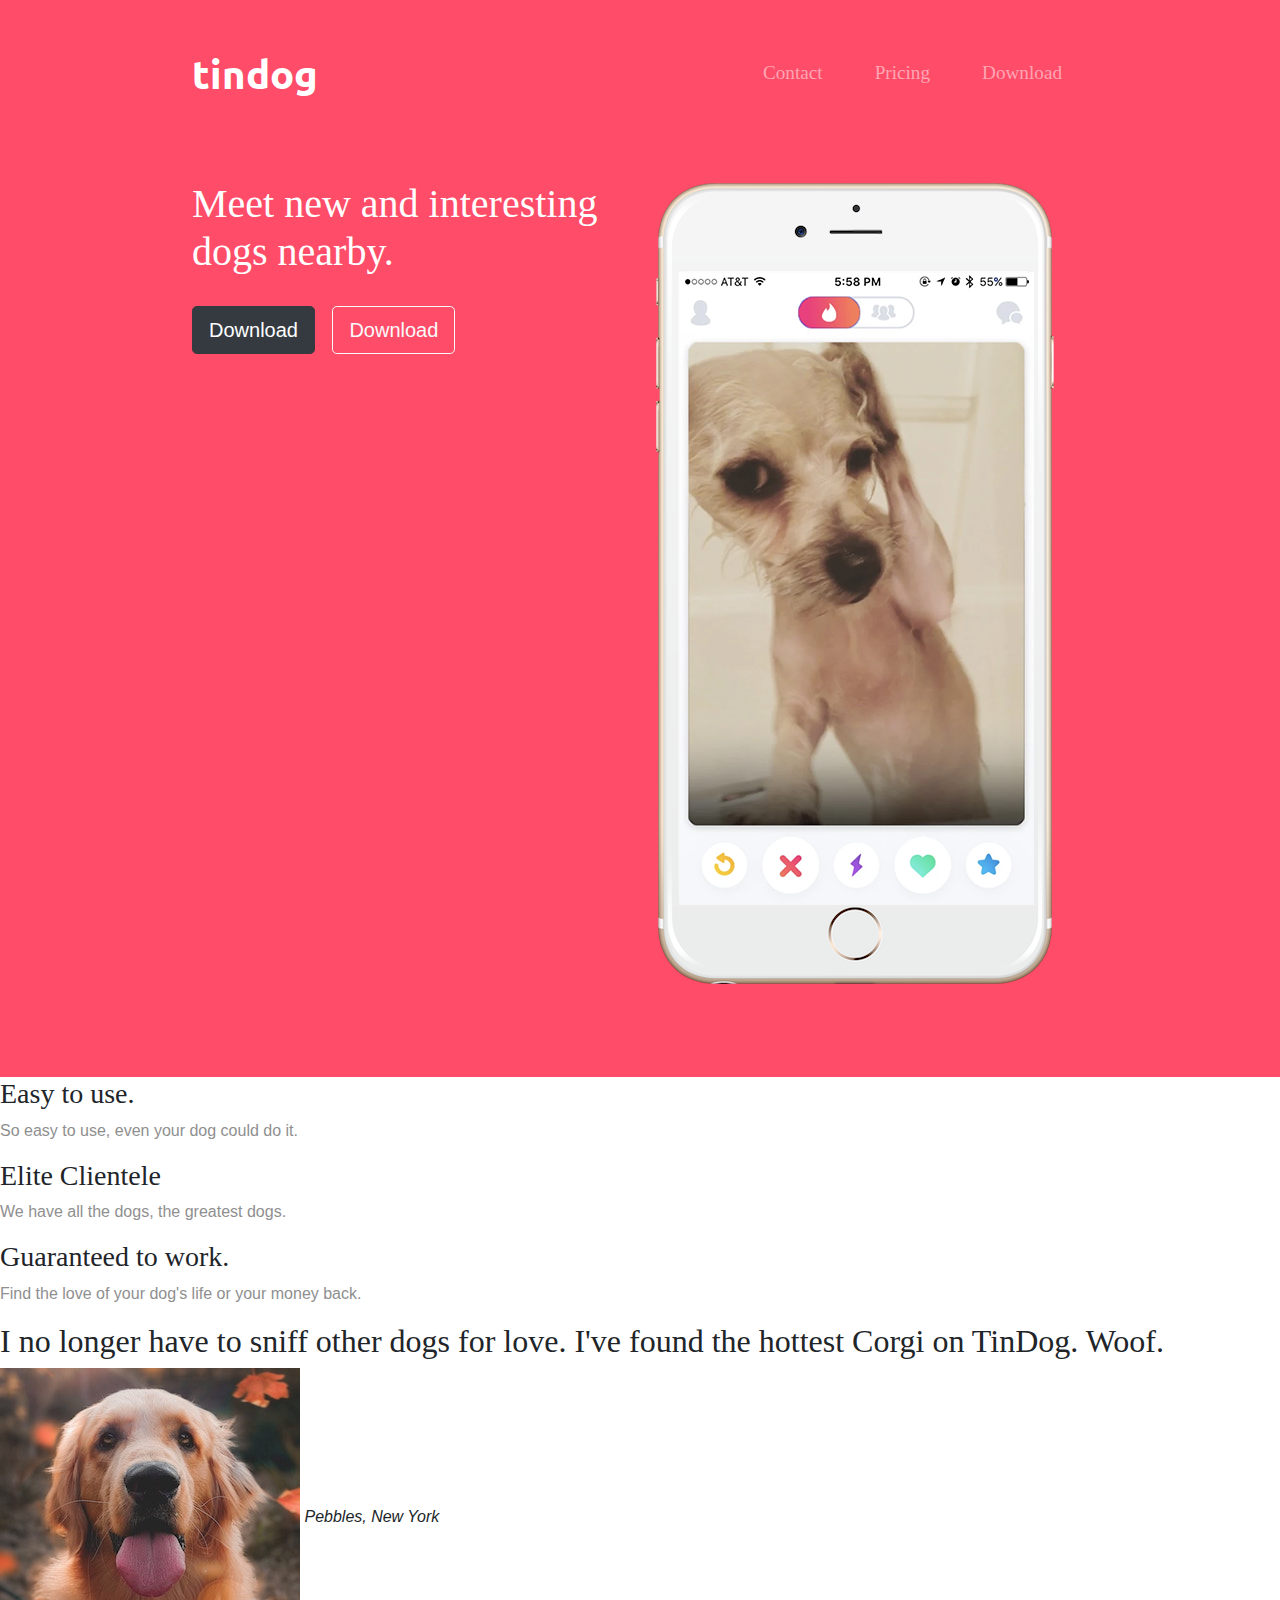
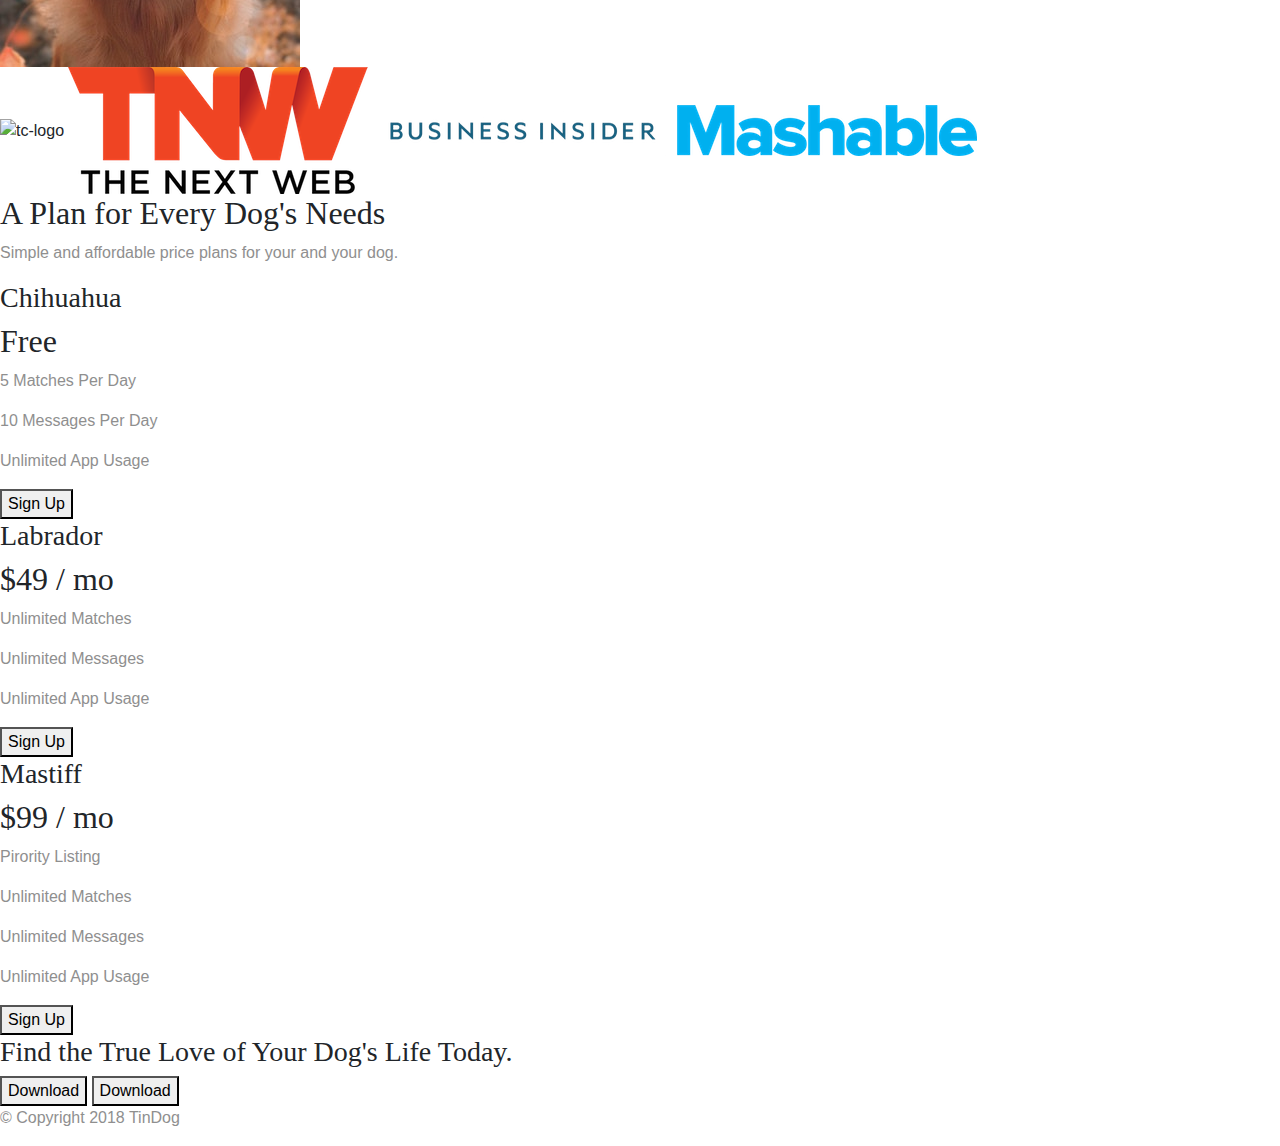
==== Webdevelopment/TinDog Start Here/index.html @ 2a50d707 "Day 23 Bootstrap,CSS,HTML page design" ====
<!DOCTYPE html>
<html>

<head>
  <meta charset="utf-8">
  <title>TinDog</title>

  <!-- Google Fonts -->
  <link href="https://fonts.googleapis.com/css?family=Montserrat|Ubuntu" rel="stylesheet">

  <!-- CSS Stylesheets -->
  <link rel="stylesheet" href="https://maxcdn.bootstrapcdn.com/bootstrap/4.0.0/css/bootstrap.min.css" integrity="sha384-Gn5384xqQ1aoWXA+058RXPxPg6fy4IWvTNh0E263XmFcJlSAwiGgFAW/dAiS6JXm" crossorigin="anonymous">
  <link rel="stylesheet" href="css/styles.css">

  <!-- Font Awesome -->
  <script defer src="https://use.fontawesome.com/releases/v5.0.7/js/all.js"></script>

  <!-- Bootstrap Scripts -->
  <script src="https://code.jquery.com/jquery-3.2.1.slim.min.js" integrity="sha384-KJ3o2DKtIkvYIK3UENzmM7KCkRr/rE9/Qpg6aAZGJwFDMVNA/GpGFF93hXpG5KkN" crossorigin="anonymous"></script>
  <script src="https://cdnjs.cloudflare.com/ajax/libs/popper.js/1.12.9/umd/popper.min.js" integrity="sha384-ApNbgh9B+Y1QKtv3Rn7W3mgPxhU9K/ScQsAP7hUibX39j7fakFPskvXusvfa0b4Q" crossorigin="anonymous"></script>
  <script src="https://maxcdn.bootstrapcdn.com/bootstrap/4.0.0/js/bootstrap.min.js" integrity="sha384-JZR6Spejh4U02d8jOt6vLEHfe/JQGiRRSQQxSfFWpi1MquVdAyjUar5+76PVCmYl" crossorigin="anonymous"></script>
</head>

<body>

  <section class="colored-section" id="title">

    <div class="container-fluid">

      <!-- Nav Bar -->

      <nav class="navbar navbar-expand-lg navbar-dark">

        <a class="navbar-brand" href="">tindog</a>

        <button class="navbar-toggler" type="button" data-toggle="collapse" data-target="#navbarTogglerDemo02">
            <span class="navbar-toggler-icon"></span>
        </button>

        <div class="collapse navbar-collapse" id="navbarTogglerDemo02">

          <ul class="navbar-nav ml-auto">
            <li class="nav-item">
              <a class="nav-link" href="#footer">Contact</a>
            </li>
            <li class="nav-item">
              <a class="nav-link" href="#pricing">Pricing</a>
            </li>
            <li class="nav-item">
              <a class="nav-link" href="#cta">Download</a>
            </li>
          </ul>

        </div>
      </nav>


      <!-- Title -->

      <div class="row">

        <div class="col-lg-6">
          <h1 class="big-heading">Meet new and interesting dogs nearby.</h1>
          <button type="button" class="btn btn-dark btn-lg download-button"><i class="fab fa-apple"></i> Download</button>
          <button type="button" class="btn btn-outline-light btn-lg download-button"><i class="fab fa-google-play"></i> Download</button>
        </div>

        <div class="col-lg-6">
          <img class="title-image" src="images/iphone6.png" alt="iphone-mockup">
        </div>

      </div>

    </div>

  </section>


  <!-- Features -->

  <section id="features">

    <h3>Easy to use.</h3>
    <p>So easy to use, even your dog could do it.</p>

    <h3>Elite Clientele</h3>
    <p>We have all the dogs, the greatest dogs.</p>

    <h3>Guaranteed to work.</h3>
    <p>Find the love of your dog's life or your money back.</p>

  </section>


  <!-- Testimonials -->

  <section id="testimonials">

    <h2>I no longer have to sniff other dogs for love. I've found the hottest Corgi on TinDog. Woof.</h2>
    <img src="images/dog-img.jpg" alt="dog-profile">
    <em>Pebbles, New York</em>

    <!-- <h2 class="testimonial-text">My dog used to be so lonely, but with TinDog's help, they've found the love of their life. I think.</h2>
    <img class="testimonial-image" src="images/lady-img.jpg" alt="lady-profile">
    <em>Beverly, Illinois</em> -->

  </section>


  <!-- Press -->

  <section id="press">
    <img src="images/techcrunch.png" alt="tc-logo">
    <img src="images/tnw.png" alt="tnw-logo">
    <img src="images/bizinsider.png" alt="biz-insider-logo">
    <img src="images/mashable.png" alt="mashable-logo">

  </section>


  <!-- Pricing -->

  <section id="pricing">

    <h2>A Plan for Every Dog's Needs</h2>
    <p>Simple and affordable price plans for your and your dog.</p>


    <h3>Chihuahua</h3>
    <h2>Free</h2>
    <p>5 Matches Per Day</p>
    <p>10 Messages Per Day</p>
    <p>Unlimited App Usage</p>
    <button type="button">Sign Up</button>


    <h3>Labrador</h3>
    <h2>$49 / mo</h2>
    <p>Unlimited Matches</p>
    <p>Unlimited Messages</p>
    <p>Unlimited App Usage</p>
    <button type="button">Sign Up</button>


    <h3>Mastiff</h3>
    <h2>$99 / mo</h2>
    <p>Pirority Listing</p>
    <p>Unlimited Matches</p>
    <p>Unlimited Messages</p>
    <p>Unlimited App Usage</p>
    <button type="button">Sign Up</button>

  </section>


  <!-- Call to Action -->

  <section id="cta">

    <h3>Find the True Love of Your Dog's Life Today.</h3>
    <button type="button">Download</button>
    <button type="button">Download</button>

  </section>


  <!-- Footer -->

  <footer id="footer">

    <p>© Copyright 2018 TinDog</p>

  </footer>


</body>

</html>
---- Webdevelopment/TinDog Start Here/css/styles.css ----
#title {
	background-color: #ff4c68
}

h1, h2, h3, h4, h5, h6 {
  font-family: "Montserrat-Bold";
}

p {
  color: #8f8f8f;
}

/* Containers */

.container-fluid{
  padding: 7% 15%;
}

/* Sections */

.colored-section {
  background-color: #ff4c68;
  color: #fff;
}

/* Navigation Bar */

.navbar {
  padding: 0 0 4.5rem;
}

.navbar-brand {
  font-family: "Ubuntu";
  font-size: 2.5rem;
  font-weight: bold;
}

.nav-item {
  padding: 0 18px;
}

.nav-link {
  font-size: 1.2rem;
  font-family: "Montserrat-Light";
}

/* Buttons */

.download-button {
  margin: 5% 3% 5% 0;
}

/* Title Section */

#title {
  background-color: #ff4c68;
  color: #fff;
  text-align: left;
}

#title .container-fluid {
  padding: 3% 15% 7%;
}

/* Title Image */

/*.title-image {
  width: 60%;
  transform: rotate(25deg);
  position: absolute;
  right: 30%;
}
*/
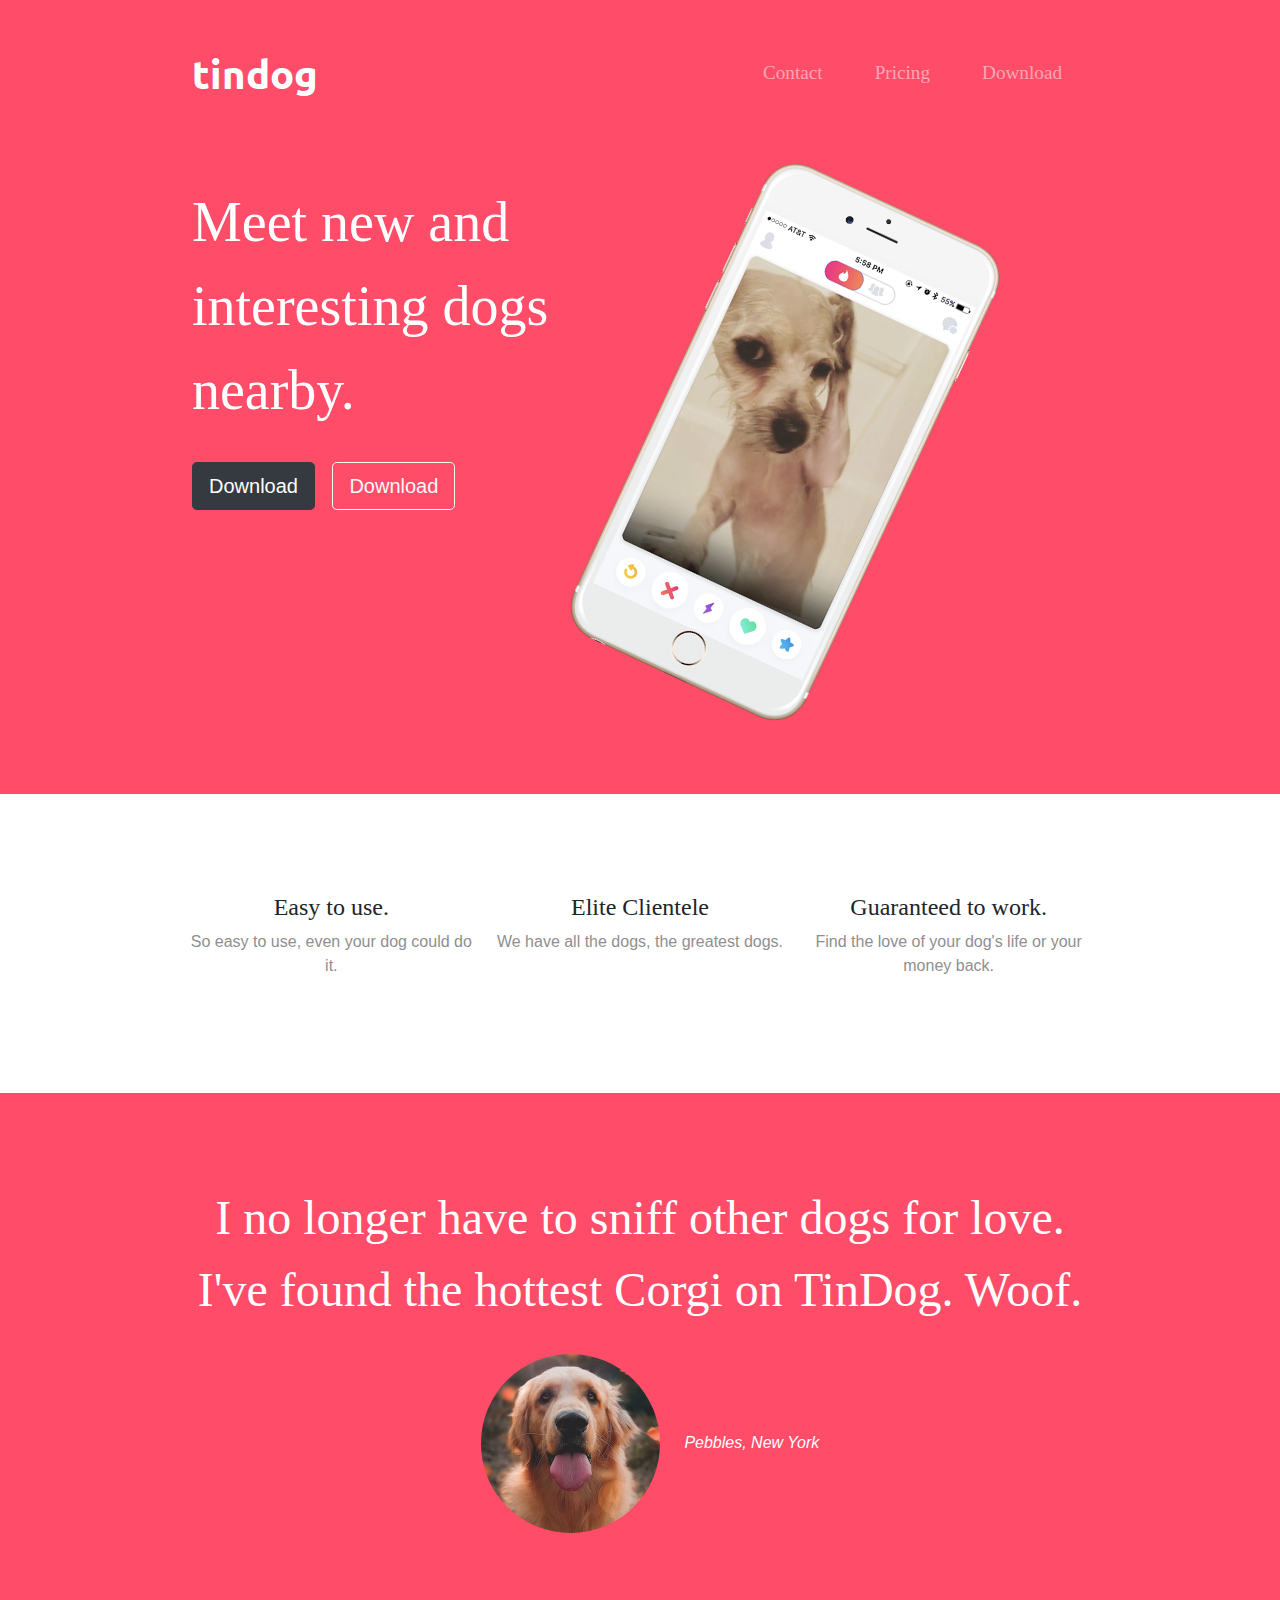
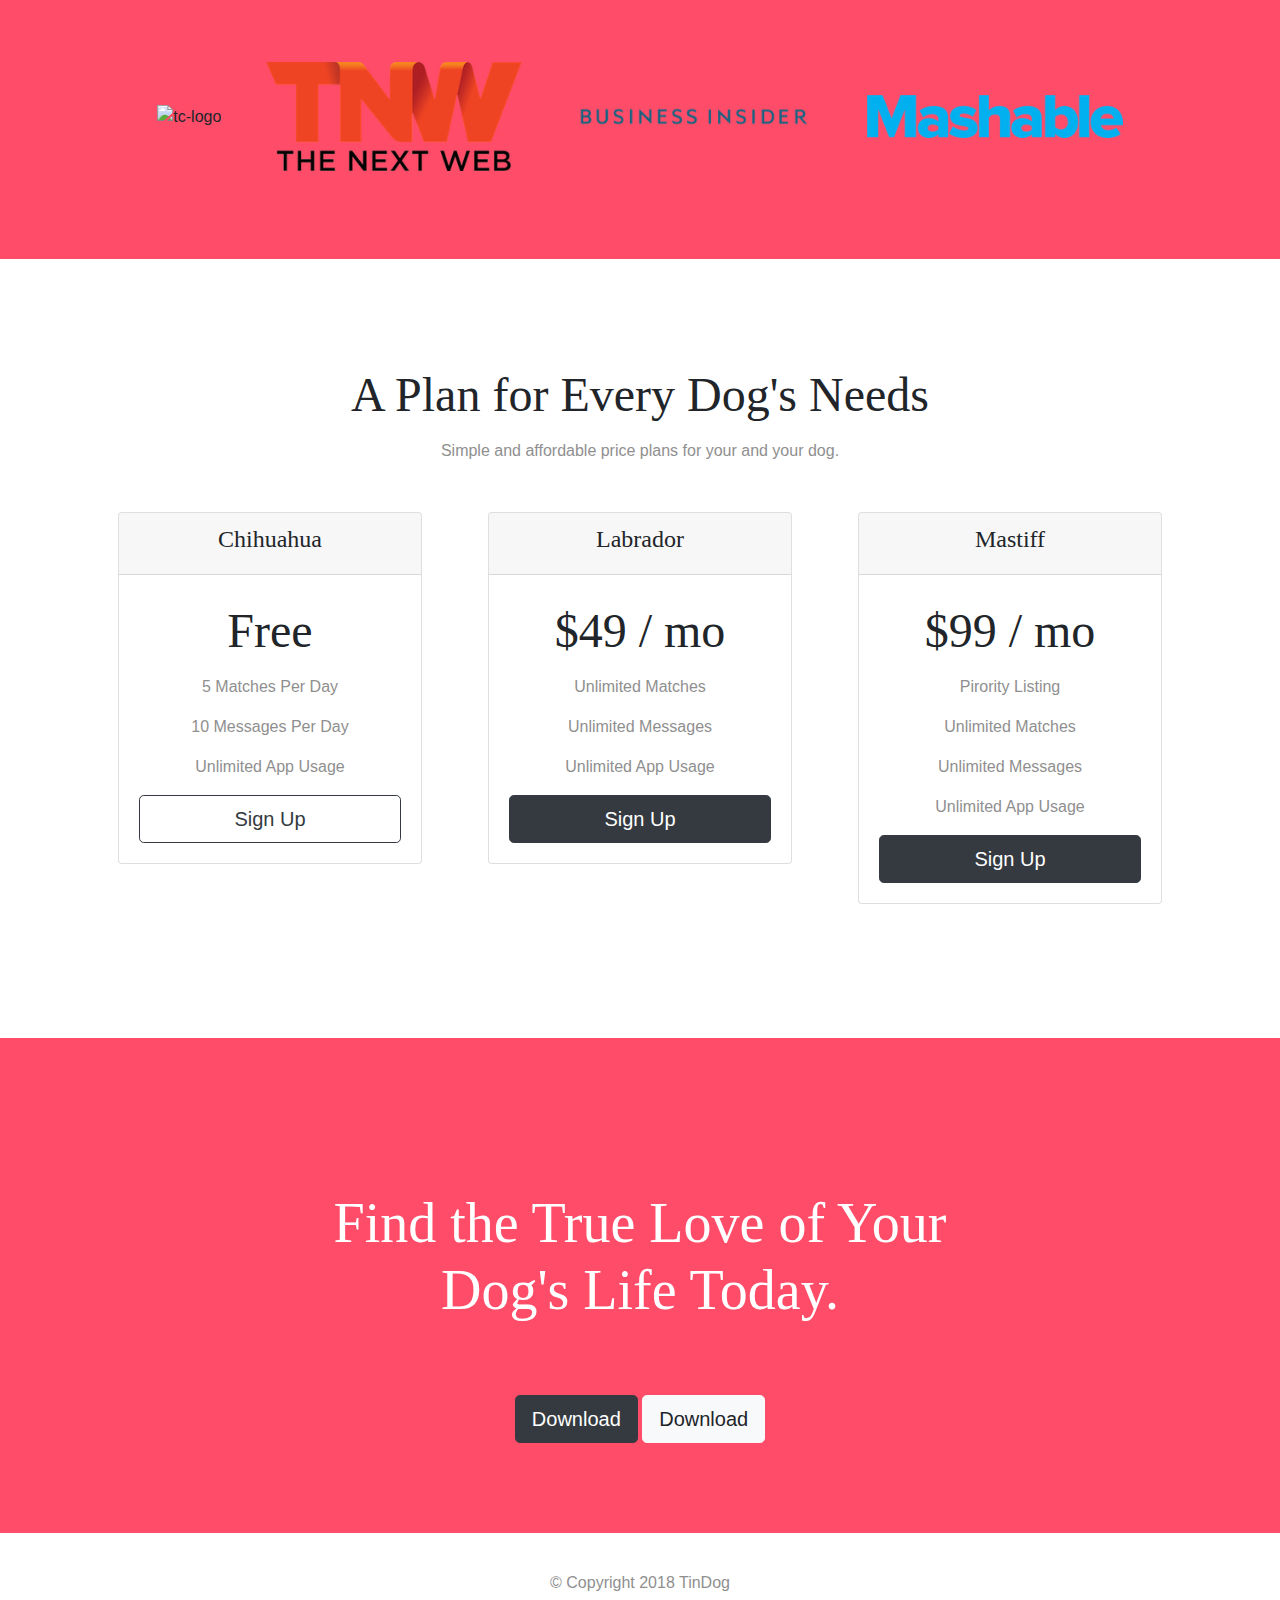
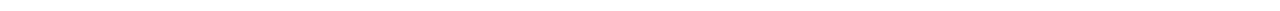
==== commit 4deffc71: "Day 24 Completed WebDevelopment" ====
--- a/Webdevelopment/TinDog Start Here/index.html
+++ b/Webdevelopment/TinDog Start Here/index.html
@@ -79,15 +79,26 @@
   <!-- Features -->
 
   <section id="features">
-
-    <h3>Easy to use.</h3>
-    <p>So easy to use, even your dog could do it.</p>
-
-    <h3>Elite Clientele</h3>
-    <p>We have all the dogs, the greatest dogs.</p>
-
-    <h3>Guaranteed to work.</h3>
-    <p>Find the love of your dog's life or your money back.</p>
+   <div class="row">
+    <div class="feature-box col-lg-4">
+        <i class="icon fas fa-heart fa-4x"></i>
+        <h3>Easy to use.</h3>
+        <p>So easy to use, even your dog could do it.</p>
+    </div>
+
+    <div class="feature-box col-lg-4">
+        <i class="icon fas fa-check-circle fa-4x"></i>
+        <h3>Elite Clientele</h3>
+        <p>We have all the dogs, the greatest dogs.</p>
+    </div>
+
+
+    <div class="feature-box col-lg-4">
+        <i class="icon fas fa-bullseye fa-4x"></i>
+        <h3>Guaranteed to work.</h3>
+        <p>Find the love of your dog's life or your money back.</p>
+    </div>
+  </div>
 
   </section>
 
@@ -97,7 +108,7 @@
   <section id="testimonials">
 
     <h2>I no longer have to sniff other dogs for love. I've found the hottest Corgi on TinDog. Woof.</h2>
-    <img src="images/dog-img.jpg" alt="dog-profile">
+    <img class="testimonials-image" src="images/dog-img.jpg" alt="dog-profile">
     <em>Pebbles, New York</em>
 
     <!-- <h2 class="testimonial-text">My dog used to be so lonely, but with TinDog's help, they've found the love of their life. I think.</h2>
@@ -110,10 +121,10 @@
   <!-- Press -->
 
   <section id="press">
-    <img src="images/techcrunch.png" alt="tc-logo">
-    <img src="images/tnw.png" alt="tnw-logo">
-    <img src="images/bizinsider.png" alt="biz-insider-logo">
-    <img src="images/mashable.png" alt="mashable-logo">
+    <img class="press-logo" src="images/techcrunch.png" alt="tc-logo">
+    <img class="press-logo" src="images/tnw.png" alt="tnw-logo">
+    <img class="press-logo" src="images/bizinsider.png" alt="biz-insider-logo">
+    <img class="press-logo" src="images/mashable.png" alt="mashable-logo">
 
   </section>
 
@@ -125,30 +136,57 @@
     <h2>A Plan for Every Dog's Needs</h2>
     <p>Simple and affordable price plans for your and your dog.</p>
 
-
-    <h3>Chihuahua</h3>
-    <h2>Free</h2>
-    <p>5 Matches Per Day</p>
-    <p>10 Messages Per Day</p>
-    <p>Unlimited App Usage</p>
-    <button type="button">Sign Up</button>
-
-
-    <h3>Labrador</h3>
-    <h2>$49 / mo</h2>
-    <p>Unlimited Matches</p>
-    <p>Unlimited Messages</p>
-    <p>Unlimited App Usage</p>
-    <button type="button">Sign Up</button>
-
-
-    <h3>Mastiff</h3>
-    <h2>$99 / mo</h2>
-    <p>Pirority Listing</p>
-    <p>Unlimited Matches</p>
-    <p>Unlimited Messages</p>
-    <p>Unlimited App Usage</p>
-    <button type="button">Sign Up</button>
+<div class="row">
+
+  <div class="pricing-column col-lg-4">
+    <div class="card">
+       <div class="card-header">
+          <h3>Chihuahua</h3>
+        </div>
+       <div class="card-body">
+          <h2>Free</h2>
+          <p>5 Matches Per Day</p>
+          <p>10 Messages Per Day</p>
+          <p>Unlimited App Usage</p>
+         <button class="btn btn-lg btn-block btn-outline-dark" type="button">Sign Up</button>
+       </div>
+    </div>
+  </div>
+
+
+  <div class="pricing-column col-lg-4">
+    <div class="card">
+       <div class="card-header">
+          <h3>Labrador</h3>
+        </div>
+       <div class="card-body">
+          <h2>$49 / mo</h2>
+          <p>Unlimited Matches</p>
+          <p>Unlimited Messages</p>
+          <p>Unlimited App Usage</p>
+          <button class="btn btn-lg btn-block btn-dark" type="button">Sign Up</button>
+       </div>
+    </div>
+</div>
+
+
+<div class="pricing-column col-lg-4">
+    <div class="card">
+       <div class="card-header">
+         <h3>Mastiff</h3>
+        </div>
+      <div class="card-body">
+        <h2>$99 / mo</h2>
+        <p>Pirority Listing</p>
+        <p>Unlimited Matches</p>
+       <p>Unlimited Messages</p>
+       <p>Unlimited App Usage</p>
+        <button class="btn btn-lg btn-block btn-dark" type="button">Sign Up</button>
+      </div>
+    </div>
+  </div>
+  </div> 
+    
 
   </section>
 
@@ -157,9 +195,9 @@
 
   <section id="cta">
 
-    <h3>Find the True Love of Your Dog's Life Today.</h3>
-    <button type="button">Download</button>
-    <button type="button">Download</button>
+    <h3 class="cta-heading">Find the True Love of Your Dog's Life Today.</h3>
+    <button class="btn btn-lg btn-dark" type="button"><i class="fab fa-apple"></i> Download</button>
+    <button class="btn btn-lg btn-light" type="button"><i class="fab fa-google-play"></i> Download</button>
 
   </section>
 
@@ -175,4 +213,4 @@
 
 </body>
 
-</html>
+</html>--- a/Webdevelopment/TinDog Start Here/css/styles.css
+++ b/Webdevelopment/TinDog Start Here/css/styles.css
@@ -1,9 +1,25 @@
+
 #title {
-	background-color: #ff4c68
+  background-color: #ff4c68;
+  color: #fff;
+  text-align: left;
 }
 
-h1, h2, h3, h4, h5, h6 {
+h1 {
+  font-family: "Montserrat-Black";
+  font-size: 3.5rem;
+  line-height: 1.5;
+}
+
+h2 {
+  font-family: "Montserrat-Black";
+  font-size: 3rem;
+  line-height: 1.5;
+}
+
+h3 {
   font-family: "Montserrat-Bold";
+  font-size: 1.5rem;
 }
 
 p {
@@ -52,22 +68,91 @@
 
 /* Title Section */
 
-#title {
-  background-color: #ff4c68;
-  color: #fff;
-  text-align: left;
-}
 
 #title .container-fluid {
   padding: 3% 15% 7%;
 }
 
-/* Title Image */
-
-/*.title-image {
+.title-image {
   width: 60%;
   transform: rotate(25deg);
-  position: absolute;
-  right: 30%;
+
 }
-*/+
+
+/* Features */
+
+#features {
+  padding: 7% 15%;
+} 
+
+.feature-box {
+  text-align: center;
+  padding: 1%;
+}
+
+
+.icon {
+  color: #ef8172;
+  margin-bottom: 1rem;
+}
+
+.icon:hover {
+  color: #ff4c68;
+}
+
+/* Testimonials Section */
+#testimonials {
+  padding: 7% 15%;
+  text-align: center;
+  background-color: #ff4c68;
+  color: #fff;
+}
+
+
+.testimonials-image {
+  width: 20%;
+  border-radius: 100%;
+  margin: 20px;
+}
+
+#press {
+  background-color: #ff4c68;
+  text-align: center;
+  padding-bottom: 3%
+}
+
+.press-logo {
+  width: 20%;
+  margin: 20px 20px 50px;
+}
+
+
+#pricing {
+  padding: 100px;
+  text-align: center;
+}
+
+.pricing-column {
+  padding: 3%
+
+}
+
+#cta {
+  background-color: #ff4c68;
+  color: #fff;
+  padding: 7% 15%;
+  text-align: center;
+}
+
+.cta-heading{
+  font-family: "Montserrat-Black";
+  font-size: 3.5rem;
+  padding: 7% 15%;
+  text-align: center;
+}
+
+#footer {
+  text-align: center;
+  padding-top: 3%;
+}